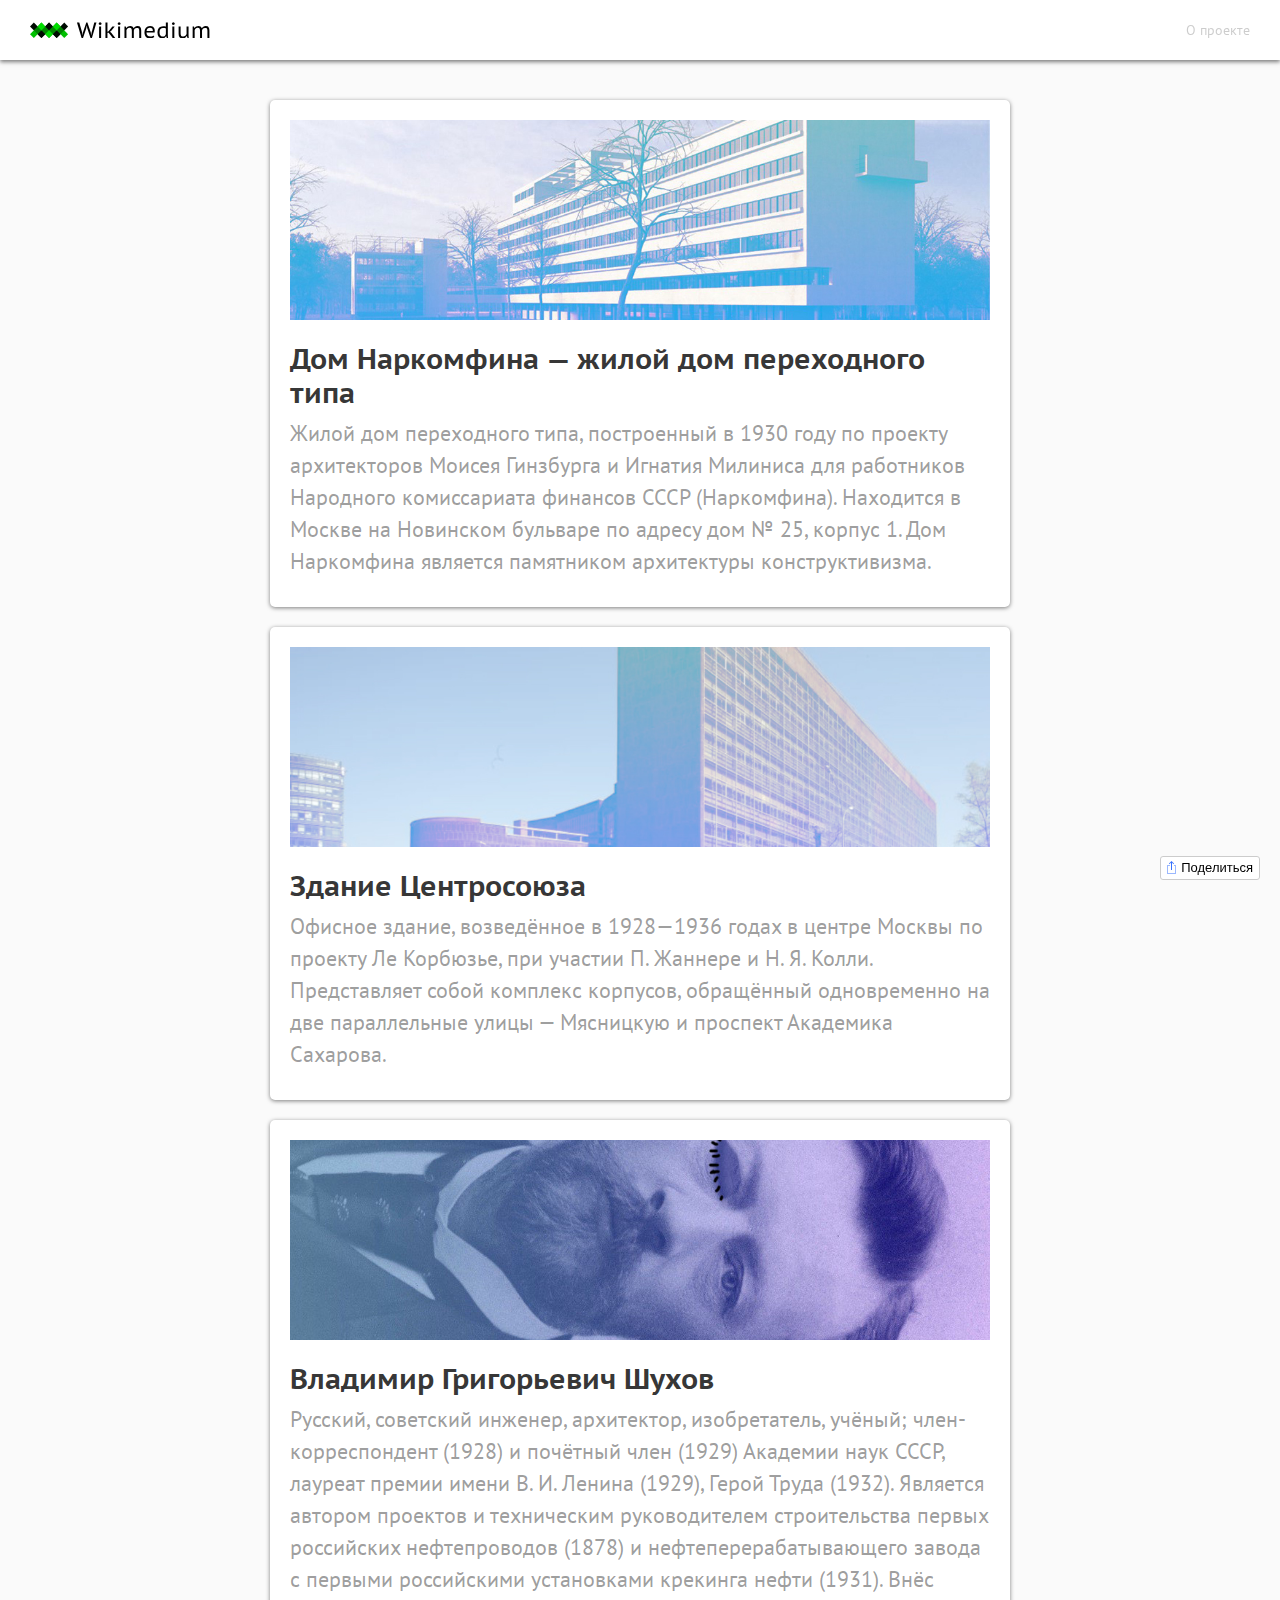
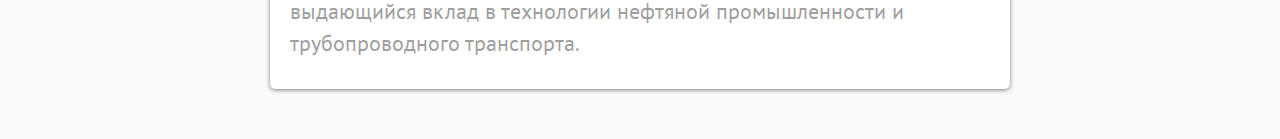
==== Alyona/posts.html @ 37db28ba "work" ====
<!DOCTYPE html>
<html>
  <head>
    <meta charset="utf-8">
    <meta name="viewport" content="width=device-width">

    <title>Wikimedium</title>
    <link rel="stylesheet" href="stylesheets/style.css">
    <script src="javascripts/jquery-3.1.1.js"></script>
    <script src="javascripts/social-likes.min.js"></script>

    <meta name="description" content="Cтатьи из Википедии, свёрстанные студентами для обучения основам веб-вёрстки в рамках образовательного проекта Hack Exchange">
    <meta name="keywords" content="hack, exchange, css, javascript, hse, design, rap, yo">

    <meta property="og:type" content="article">
    <meta property="og:url" content="http://wikimedium.hack.exchange/posts.html">
    <meta property="og:title" content="Wikimedium">
    <meta property="og:description" content="Cтатья из Википедии, свёрстанная студентами для обучения основам веб-вёрстки в рамках образовательного проекта Hack Exchange">
    <meta property="og:image" content="">

  </head>

  <body class="posts">


    <nav class="menubar">
      <a class="logo" href="posts.html"></a>
      <a class="about" href="index.html">О проекте</a>
    </nav>

    <section class="postsFeed" >
      <a href="posts/narkomfin.html">
        <figure style="background-image: url(images/posts/narkomfin.jpg)"></figure>
        <h2>Дом Наркомфина — жилой дом переходного типа</h2>
        <p>Жилой дом переходного типа, построенный в 1930 году по проекту архитекторов Моисея Гинзбурга и Игнатия Милиниса для работников Народного комиссариата финансов СССР (Наркомфина). Находится в Москве на Новинском бульваре по адресу дом № 25, корпус 1. Дом Наркомфина является памятником архитектуры конструктивизма.</p>
      </a>

      <a href="posts/centrosouz.html">
        <figure style="background-image: url(images/posts/centrosouz.jpg)"></figure>
        <h2>Здание Центросоюза</h2>
        <p>Офисное здание, возведённое в 1928—1936 годах в центре Москвы по проекту Ле Корбюзье, при участии П. Жаннере и Н. Я. Колли. Представляет собой комплекс корпусов, обращённый одновременно на две параллельные улицы — Мясницкую и проспект Академика Сахарова.</p>
      </a>

      <a href="posts/shukhov.html">
        <figure style="background-image: url(images/posts/shukhov.jpg)"></figure>
        <h2>Владимир Григорьевич Шухов</h2>
        <p>Русский, советский инженер, архитектор, изобретатель, учёный; член-корреспондент (1928) и почётный член (1929) Академии наук СССР, лауреат премии имени В. И. Ленина (1929), Герой Труда (1932). Является автором проектов и техническим руководителем строительства первых российских нефтепроводов (1878) и нефтеперерабатывающего завода с первыми российскими установками крекинга нефти (1931). Внёс выдающийся вклад в технологии нефтяной промышленности и трубопроводного транспорта.</p>
      </a>
    </section>

    <footer class="share">
      <div class="social-likes social-likes_single" data-single-title="Поделиться">
      	<div class="facebook" title="Поделиться ссылкой на Фейсбуке">Facebook</div>
      	<div class="twitter" title="Поделиться ссылкой в Твиттере">Twitter</div>
      	<div class="vkontakte" title="Поделиться ссылкой во Вконтакте">Вконтакте</div>
      </div>
    </footer>


  </body>
</html>
---- Alyona/stylesheets/style.css ----
@import 'reset.css';
@import 'https://fonts.googleapis.com/css?family=PT+Sans+Caption:400,700|PT+Sans:400,400i,700,700i&amp;subset=cyrillic';
@import 'social-likes_birman.css';

@import 'layout.css';
@import 'menubar.css';
@import 'share.css';

/* index */
@import 'posts.css';

/* post */
@import 'sidebar.css';
@import 'content.css';
@import 'gallary.css';
@import 'responsive.css';
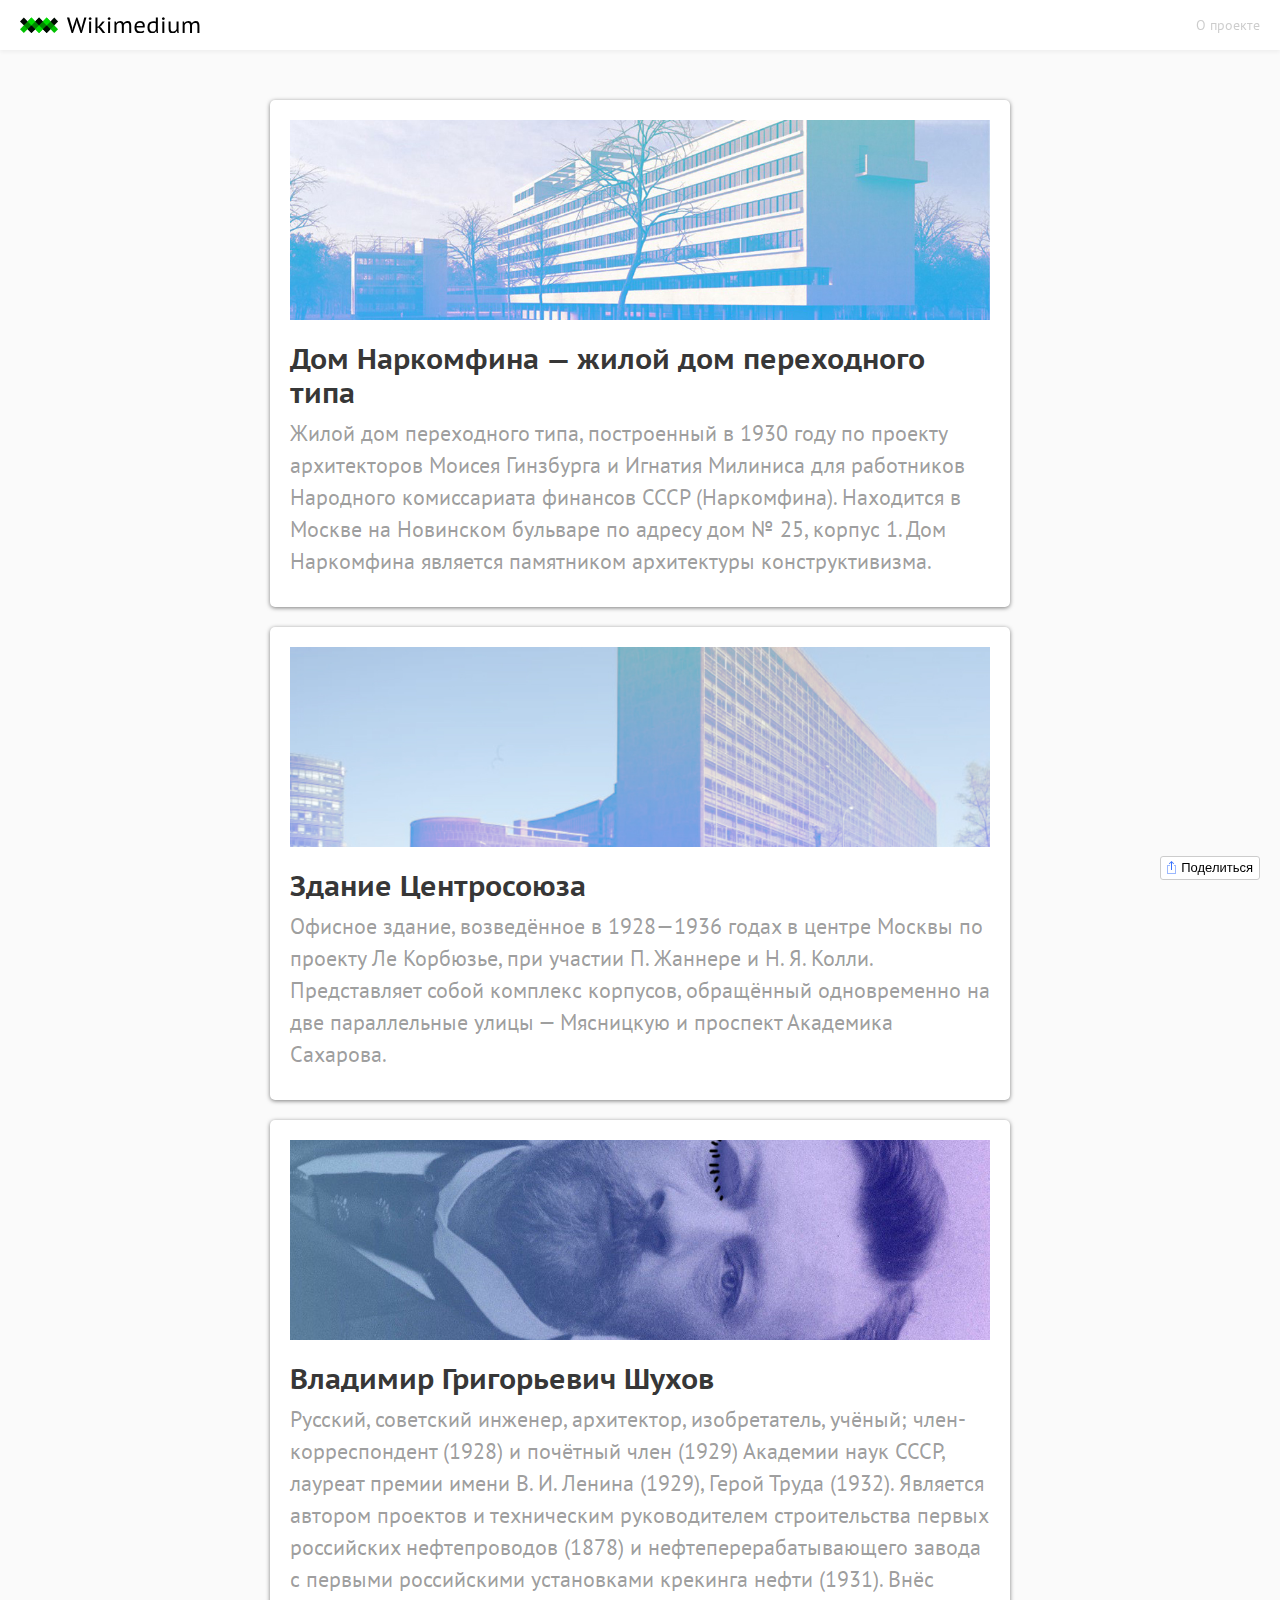
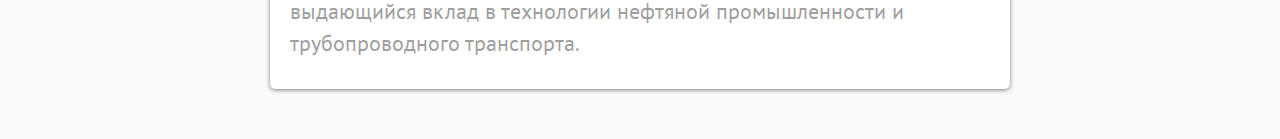
==== commit 93a0ad7c: "добавили мокапы" ====
--- a/Alyona/posts.html
+++ b/Alyona/posts.html
@@ -5,9 +5,7 @@
     <meta name="viewport" content="width=device-width">
 
     <title>Wikimedium</title>
-    <link rel="stylesheet" href="stylesheets/style.css">
-    <script src="javascripts/jquery-3.1.1.js"></script>
-    <script src="javascripts/social-likes.min.js"></script>
+
 
     <meta name="description" content="Cтатьи из Википедии, свёрстанные студентами для обучения основам веб-вёрстки в рамках образовательного проекта Hack Exchange">
     <meta name="keywords" content="hack, exchange, css, javascript, hse, design, rap, yo">
@@ -16,7 +14,13 @@
     <meta property="og:url" content="http://wikimedium.hack.exchange/posts.html">
     <meta property="og:title" content="Wikimedium">
     <meta property="og:description" content="Cтатья из Википедии, свёрстанная студентами для обучения основам веб-вёрстки в рамках образовательного проекта Hack Exchange">
-    <meta property="og:image" content="">
+    <meta property="og:image" content="http://wikimedium.hack.exchange/images/share.png">
+
+    <link rel="icon" type="image/x-icon" href="favicon.ico"/>
+    <link rel="icon" type="image/png" href="favicon.png" />
+    <link rel="stylesheet" href="stylesheets/style.css">
+    <script src="javascripts/jquery-3.1.1.js"></script>
+    <script src="javascripts/social-likes.min.js"></script>
 
   </head>
 
--- a/Alyona/stylesheets/style.css
+++ b/Alyona/stylesheets/style.css
@@ -6,7 +6,10 @@
 @import 'menubar.css';
 @import 'share.css';
 
-/* index */
+/* landing */
+@import 'landing.css';
+
+/* posts */
 @import 'posts.css';
 
 /* post */
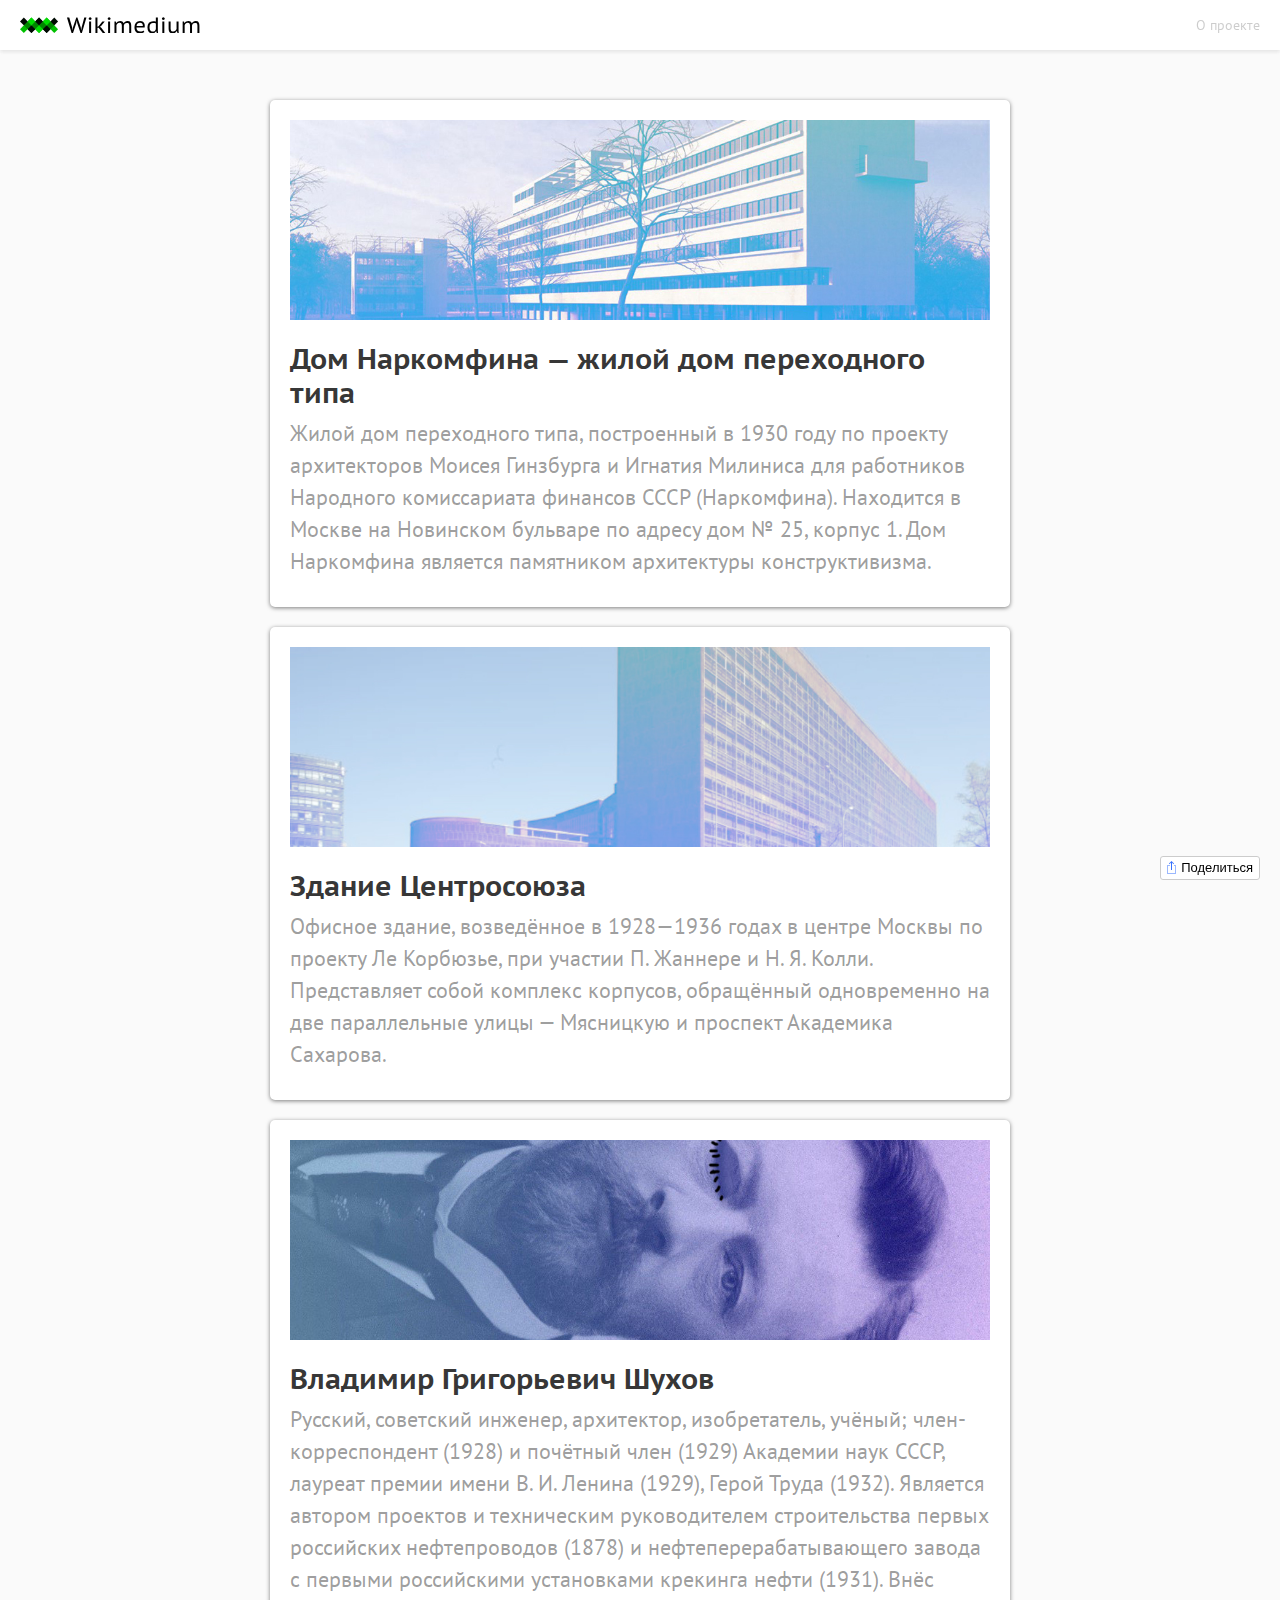
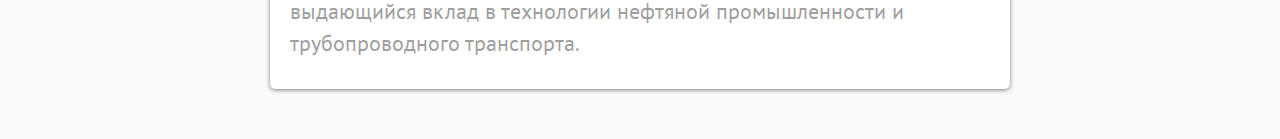
==== commit 48140e9e: "фух, всё" ====
--- a/Alyona/posts.html
+++ b/Alyona/posts.html
@@ -28,8 +28,10 @@
 
 
     <nav class="menubar">
-      <a class="logo" href="posts.html"></a>
-      <a class="about" href="index.html">О проекте</a>
+      <div>
+        <a class="logo" href="posts.html"></a>
+        <a class="about" href="index.html">О проекте</a>
+      </div>
     </nav>
 
     <section class="postsFeed" >
@@ -53,7 +55,7 @@
     </section>
 
     <footer class="share">
-      <div class="social-likes social-likes_single" data-single-title="Поделиться">
+      <div class="social-likes social-likes_single" data-url="http//wikimedium.hack.exchange/posts.html" data-single-title="Поделиться">
       	<div class="facebook" title="Поделиться ссылкой на Фейсбуке">Facebook</div>
       	<div class="twitter" title="Поделиться ссылкой в Твиттере">Twitter</div>
       	<div class="vkontakte" title="Поделиться ссылкой во Вконтакте">Вконтакте</div>
--- a/Alyona/stylesheets/style.css
+++ b/Alyona/stylesheets/style.css
@@ -5,6 +5,7 @@
 @import 'layout.css';
 @import 'menubar.css';
 @import 'share.css';
+@import 'ui.css';
 
 /* landing */
 @import 'landing.css';
